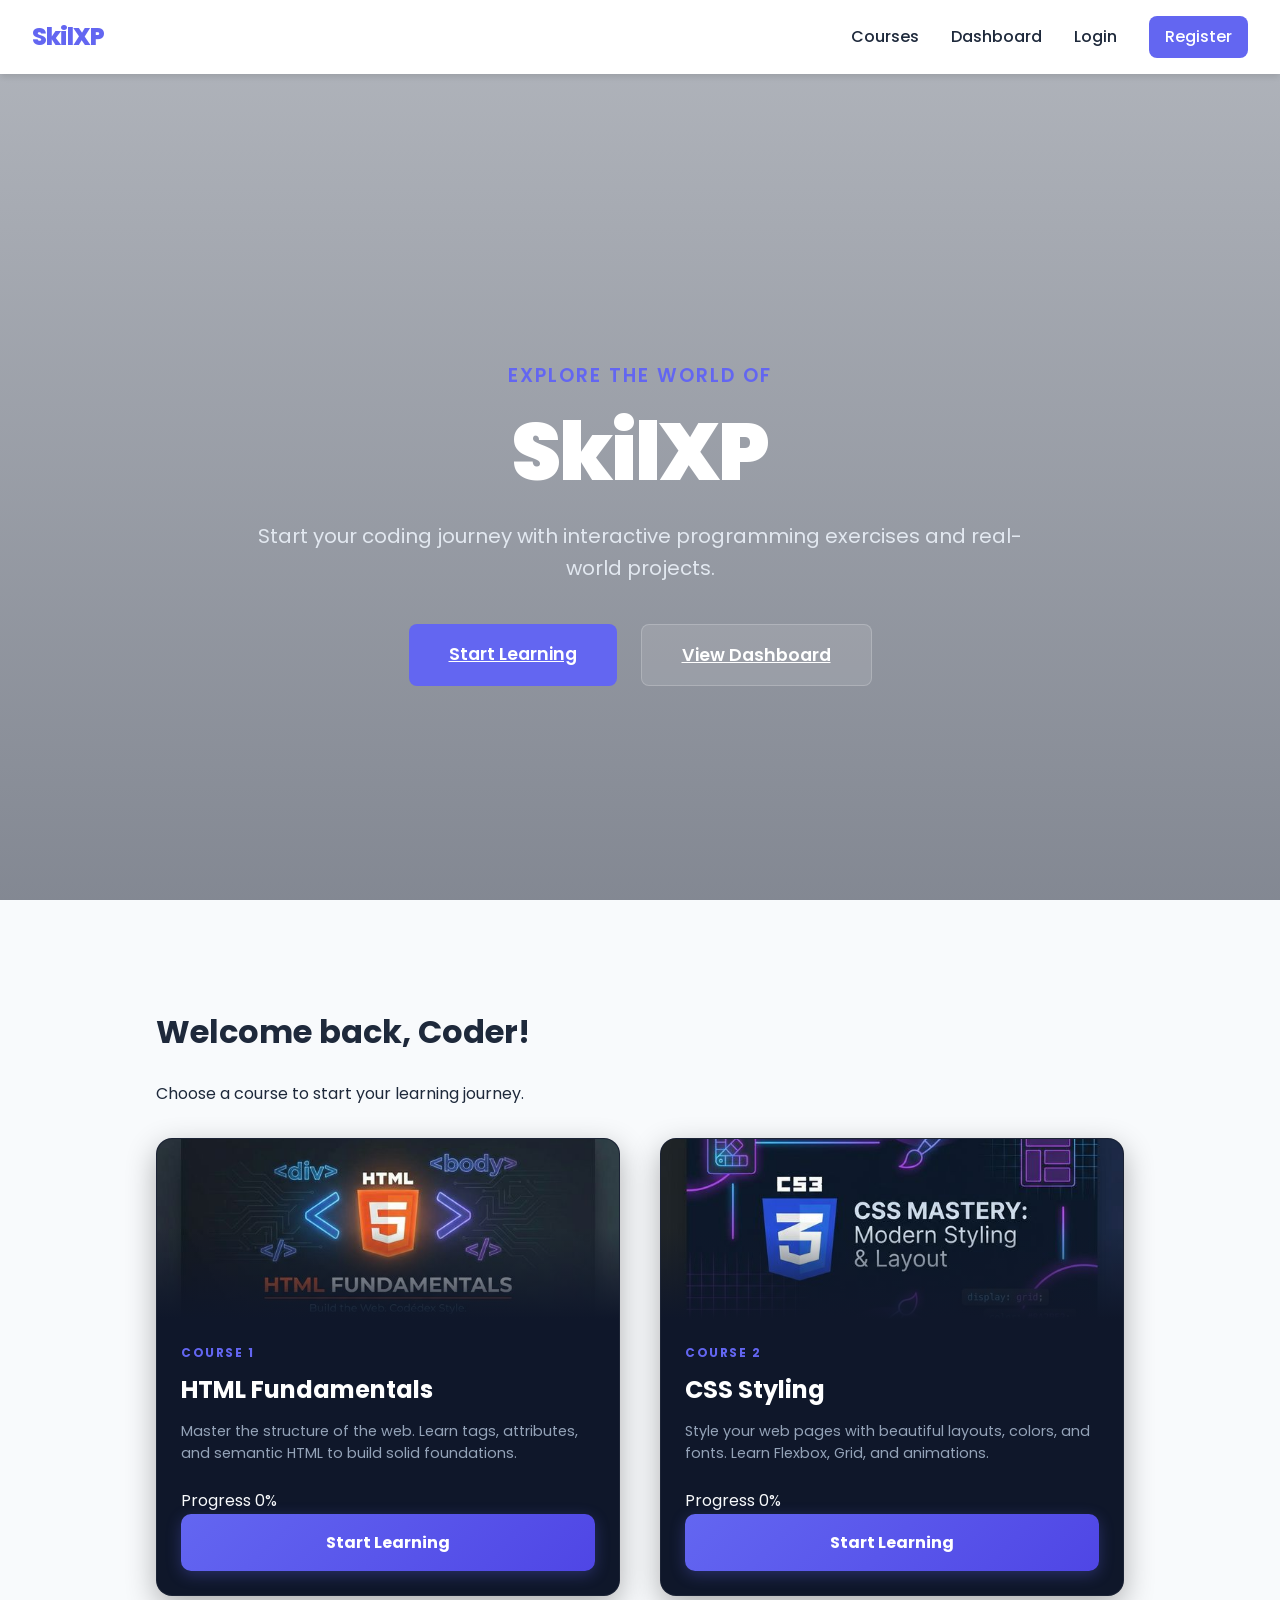
==== index.html @ 539e8442 "Add files via upload" ====
<!DOCTYPE html>
<html lang="en">

<head>
    <meta charset="UTF-8">
    <meta name="viewport" content="width=device-width, initial-scale=1.0">
    <title>SkilXP | Coding Learning Platform</title>
    <link rel="stylesheet" href="style.css">
</head>

<body>
    <nav>
        <a href="index.html" class="logo">SkilXP</a>
        <div class="menu-toggle" onclick="toggleMenu()">
            <span></span>
            <span></span>
            <span></span>
        </div>
        <div class="nav-links">
            <a href="index.html">Courses</a>
            <a href="dashboard.html">Dashboard</a>
            <span class="xp-badge total-xp">0 XP</span>
        </div>
    </nav>

    <div class="hero">
        <div class="hero-content">
            <span class="hero-tagline">Explore the world of</span>
            <h1>SkilXP</h1>
            <p>Start your coding journey with interactive programming exercises and real-world projects.</p>
            <div class="hero-btns">
                <a href="#courses" class="btn primary">Start Learning</a>
                <a href="dashboard.html" class="btn btn-secondary">View Dashboard</a>
            </div>
        </div>
    </div>

    <div class="container" id="courses">
        <h1>Welcome back, Coder!</h1>
        <p>Choose a course to start your learning journey.</p>

        <div class="course-grid">
            <!-- HTML Course Card -->
            <div class="card">
                <div class="card-banner">
                    <img src="html_course_banner_1771943934110.png" alt="HTML Course Banner">
                </div>
                <div class="card-content">
                    <span class="card-label">COURSE 1</span>
                    <h2>HTML Fundamentals</h2>
                    <p class="card-description">Master the structure of the web. Learn tags, attributes, and semantic
                        HTML to build solid foundations.</p>

                    <div class="progress-section">
                        <div class="progress-header">
                            <span>Progress</span>
                            <span id="html-progress-text">0%</span>
                        </div>
                        <div class="progress-container">
                            <div id="html-progress-bar" class="progress-bar"></div>
                        </div>
                    </div>

                    <a href="exercise.html?course=html&level=1" class="btn-card">Start Learning</a>
                </div>
            </div>

            <!-- CSS Course Card -->
            <div class="card">
                <div class="card-banner">
                    <img src="css_course_banner_1771944361268.png" alt="CSS Course Banner">
                </div>
                <div class="card-content">
                    <span class="card-label">COURSE 2</span>
                    <h2>CSS Styling</h2>
                    <p class="card-description">Style your web pages with beautiful layouts, colors, and fonts. Learn
                        Flexbox, Grid, and animations.</p>

                    <div class="progress-section">
                        <div class="progress-header">
                            <span>Progress</span>
                            <span id="css-progress-text">0%</span>
                        </div>
                        <div class="progress-container">
                            <div id="css-progress-bar" class="progress-bar"></div>
                        </div>
                    </div>

                    <a href="exercise.html?course=css&level=1" class="btn-card">Start Learning</a>
                </div>
            </div>
        </div>
    </div>

    <script src="script.js"></script>
</body>

</html>
---- style.css ----
/* SkilXP Global Styles */
@import url('https://fonts.googleapis.com/css2?family=Poppins:wght@300;400;600;700&display=swap');

:root {
    --primary-color: #6366f1;
    --primary-hover: #4f46e5;
    --bg-color: #f8fafc;
    --card-bg: #ffffff;
    --text-main: #1e293b;
    --text-muted: #64748b;
    --success: #10b981;
    --warning: #f59e0b;
    --locked: #cbd5e1;
    --danger: #ef4444;
    --border-radius: 12px;
    --shadow: 0 10px 15px -3px rgba(0, 0, 0, 0.1);
    --hero-bg: linear-gradient(rgba(15, 23, 42, 0.3), rgba(15, 23, 42, 0.5));
}

html {
    scroll-behavior: smooth;
}

* {
    margin: 0;
    padding: 0;
    box-sizing: border-box;
    font-family: 'Poppins', sans-serif;
}

body {
    background-color: var(--bg-color);
    color: var(--text-main);
    line-height: 1.6;
}

/* Nav */
nav {
    background: #fff;
    padding: 1rem 2rem;
    display: flex;
    justify-content: space-between;
    align-items: center;
    box-shadow: 0 4px 6px -1px rgba(0, 0, 0, 0.1);
    position: sticky;
    top: 0;
    z-index: 1000;
}

.menu-toggle {
    display: none;
    flex-direction: column;
    gap: 5px;
    cursor: pointer;
    z-index: 1001;
}

.menu-toggle span {
    width: 25px;
    height: 3px;
    background: var(--text-main);
    border-radius: 3px;
    transition: 0.3s;
}

/* Mobile Tabs - Hidden by default, shown on mobile */
.mobile-tabs {
    display: none;
    background: #1e293b;
    padding: 6px;
    border-radius: 12px;
    border: 1px solid #334155;
    gap: 8px;
    box-shadow: 0 4px 6px -1px rgba(0, 0, 0, 0.3);
}

.tab-btn {
    background: none;
    border: none;
    color: #94a3b8;
    padding: 8px 18px;
    font-size: 0.9rem;
    font-weight: 600;
    cursor: pointer;
    border-radius: 8px;
    transition: all 0.3s ease;
}

.tab-btn.active {
    background: #0f172a;
    color: #38bdf8;
    box-shadow: inset 0 0 10px rgba(56, 189, 248, 0.1);
    border: 1px solid rgba(56, 189, 248, 0.3);
}

.logo {
    font-size: 1.5rem;
    font-weight: 800;
    color: var(--primary-color);
    text-decoration: none;
    letter-spacing: -1px;
}

.nav-links {
    display: flex;
    align-items: center;
    gap: 2rem;
}

.nav-links a {
    margin-left: 0;
    /* Adjusted from original to fit new nav-links structure */
    text-decoration: none;
    color: var(--text-main);
    font-weight: 500;
    transition: color 0.3s;
}

.nav-links a:hover {
    color: var(--primary-color);
}

.user-profile {
    display: flex;
    align-items: center;
    gap: 0.8rem;
    padding: 0.5rem 1rem;
    background: #f1f5f9;
    border-radius: 50px;
    font-size: 0.9rem;
    font-weight: 600;
    color: var(--text-main);
}

@media (max-width: 768px) {
    .user-profile {
        flex-direction: column;
        background: transparent;
        padding: 0;
        width: 100%;
        gap: 1rem;
    }

    .user-profile span {
        color: #cbd5e1;
    }
}

.error-message {
    background: #fee2e2;
    color: var(--danger);
    padding: 0.8rem;
    border-radius: 8px;
    margin-bottom: 1.5rem;
    font-size: 0.85rem;
    border-left: 4px solid var(--danger);
}

/* --- Authentication Pages --- */
.auth-page {
    background: radial-gradient(circle at top right, #1e293b, #0f172a);
    min-height: 100vh;
}

.auth-wrapper {
    min-height: calc(100vh - 70px);
    display: flex;
    align-items: center;
    justify-content: center;
    padding: 2rem;
}

.auth-card {
    background: var(--card-bg);
    width: 100%;
    max-width: 400px;
    padding: 2.5rem;
    border-radius: 16px;
    box-shadow: 0 25px 50px -12px rgba(0, 0, 0, 0.5);
    animation: fadeInScale 0.5s ease-out;
}

@keyframes fadeInScale {
    from {
        opacity: 0;
        transform: scale(0.95);
    }

    to {
        opacity: 1;
        transform: scale(1);
    }
}

.auth-header {
    text-align: center;
    margin-bottom: 2rem;
}

.auth-header h1 {
    font-size: 1.75rem;
    font-weight: 700;
    color: #0f172a;
    margin-bottom: 0.5rem;
}

.auth-header p {
    color: var(--text-muted);
    font-size: 0.9rem;
}

.auth-form .form-group {
    margin-bottom: 1.5rem;
}

.auth-form label {
    display: block;
    margin-bottom: 0.5rem;
    font-weight: 600;
    font-size: 0.85rem;
    color: #475569;
}

.auth-form input {
    width: 100%;
    padding: 0.8rem 1rem;
    border: 2px solid #e2e8f0;
    border-radius: 10px;
    font-size: 0.95rem;
    transition: all 0.3s ease;
    outline: none;
}

.auth-form input:focus {
    border-color: var(--primary-color);
    box-shadow: 0 0 0 4px rgba(99, 102, 241, 0.1);
    transform: translateY(-1px);
}

.btn-auth {
    width: 100%;
    padding: 1rem;
    border: none;
    border-radius: 10px;
    background: linear-gradient(135deg, #6366f1, #a855f7);
    color: white;
    font-weight: 700;
    font-size: 1rem;
    cursor: pointer;
    transition: all 0.3s ease;
    box-shadow: 0 4px 6px rgba(99, 102, 241, 0.2);
}

.btn-auth:hover {
    transform: translateY(-2px) scale(1.02);
    box-shadow: 0 10px 15px rgba(99, 102, 241, 0.3);
    filter: brightness(1.1);
}

.auth-footer {
    margin-top: 2rem;
    text-align: center;
    font-size: 0.9rem;
    color: var(--text-muted);
}

.auth-footer a {
    color: var(--primary-color);
    text-decoration: none;
    font-weight: 600;
}

.auth-footer a:hover {
    text-decoration: underline;
}

/* Hero Section */
.hero {
    height: 100vh;
    width: 100%;
    background: var(--hero-bg), url('hero-bg.gif');
    background-size: cover;
    background-position: center;
    background-attachment: fixed;
    display: flex;
    align-items: center;
    justify-content: center;
    color: white;
    text-align: center;
    padding: 0 2rem;
    position: relative;
    overflow: hidden;
}

.hero-content {
    max-width: 800px;
    opacity: 0;
    transform: translateY(30px);
    animation: fadeInUp 0.8s ease forwards;
}

.hero-tagline {
    font-size: 1.2rem;
    color: var(--primary-color);
    font-weight: 600;
    text-transform: uppercase;
    letter-spacing: 2px;
    margin-bottom: 1rem;
    display: block;
}

.hero h1 {
    font-size: clamp(3rem, 10vw, 5rem);
    font-weight: 900;
    margin-bottom: 1.5rem;
    line-height: 1.1;
    letter-spacing: -2px;
}

.hero p {
    font-size: 1.25rem;
    color: #e2e8f0;
    margin-bottom: 2.5rem;
    line-height: 1.6;
}

.hero-btns {
    display: flex;
    gap: 1.5rem;
    justify-content: center;
}

.hero-btns .btn {
    padding: 1rem 2.5rem;
    font-size: 1.1rem;
}

.hero-btns .btn-secondary {
    background: rgba(255, 255, 255, 0.1);
    color: white;
    backdrop-filter: blur(10px);
    border: 1px solid rgba(255, 255, 255, 0.2);
}

.hero-btns .btn-secondary:hover {
    background: rgba(255, 255, 255, 0.2);
    transform: translateY(-3px);
}

@keyframes fadeInUp {
    to {
        opacity: 1;
        transform: translateY(0);
    }
}

/* --- Responsive Design Queries --- */

/* Tablet & Mobile (max-width: 768px) */
@media (max-width: 768px) {
    body {
        height: auto !important;
        overflow-y: auto !important;
        /* Allow scrolling for stacked panels */
    }

    nav {
        padding: 1rem 1.5rem;
        flex-direction: row;
        /* Keep logo and hamburger on one line */
        justify-content: space-between;
        align-items: center;
        gap: 0;
        position: sticky;
        top: 0;
        z-index: 1000;
    }

    .menu-toggle {
        display: flex;
        position: relative;
        top: 0;
        right: 0;
    }

    .nav-links {
        position: fixed;
        top: 70px;
        /* Below navbar */
        right: -100%;
        width: 100%;
        height: auto;
        max-height: calc(100vh - 70px);
        background: #0f172a;
        flex-direction: column;
        justify-content: flex-start;
        padding: 2rem;
        transition: 0.3s cubic-bezier(0.4, 0, 0.2, 1);
        box-shadow: 0 10px 15px rgba(0, 0, 0, 0.5);
        z-index: 999;
        overflow-y: auto;
    }

    .nav-links.active {
        right: 0;
    }

    .nav-links a {
        width: 100%;
        text-align: center;
        padding: 1rem;
        border-bottom: 1px solid rgba(255, 255, 255, 0.05);
        color: #f8fafc;
    }

    .logo {
        width: auto;
        text-align: left;
        margin-bottom: 0;
    }

    .course-grid {
        grid-template-columns: 1fr;
        gap: 1.5rem;
    }

    /* Exercise Page Mobile Tab System */
    .exercise-wrapper {
        flex-direction: column;
        height: auto;
        overflow: visible;
    }

    .exercise-sidebar {
        display: none !important;
        /* Hide sidebar completely */
    }

    .panel {
        flex: none;
        width: 100% !important;
        height: auto !important;
        min-height: calc(100vh - 160px);
        display: none;
        /* Controlled by switchTab JS */
        border: none;
        padding: 1.5rem;
        background: #0f172a !important;
        /* Premium Dark Theme */
        color: #f8fafc;
    }

    /* Default visible panel */
    #learn-panel {
        display: flex;
    }

    .panel-header,
    .panel-body,
    .editor-footer,
    .preview-header {
        background: transparent !important;
        border-color: #1e293b !important;
        padding-left: 0;
        padding-right: 0;
    }

    .lesson-box {
        background: #1e293b !important;
        border: 1px solid #334155 !important;
        border-radius: 12px;
        color: #e2e8f0;
    }

    .lesson-box code {
        background: #0f172a !important;
        color: #38bdf8 !important;
    }

    .btn,
    .hero-btns .btn {
        width: 100% !important;
        /* Full width buttons */
        margin-bottom: 0.5rem;
    }

    .hero h1 {
        font-size: 2.5rem;
    }

    .hero p {
        font-size: 1rem;
    }

    .hero-btns {
        flex-direction: column;
        width: 100%;
    }

    /* Fixed Height Removal for Mobile Scrolling */
    body {
        height: auto !important;
        overflow: auto !important;
    }

    .exercise-wrapper {
        height: auto !important;
        overflow: visible !important;
        display: flex;
        flex-direction: column;
    }

    .navigation-buttons {
        flex-direction: column;
        padding: 1.5rem;
        width: 100%;
    }

    .navigation-buttons .btn-nav {
        width: 100%;
        text-align: center;
        padding: 0.8rem;
    }
}

/* Small Mobile (max-width: 480px) */
@media (max-width: 480px) {
    .course-grid {
        grid-template-columns: 1fr;
    }

    .container {
        padding: 1rem;
    }

    .auth-card {
        padding: 2rem 1.5rem;
        width: 90%;
        max-width: 100%;
        border-radius: 16px;
        box-shadow: 0 10px 25px rgba(0, 0, 0, 0.2);
    }

    .hero-btns {
        flex-direction: column;
    }

    .hero h1 {
        font-size: 2rem;
    }

    .hero p {
        font-size: 0.95rem;
    }

    .exercise-header {
        flex-direction: column;
        align-items: flex-start;
        gap: 1rem;
    }

    .nav-course-name {
        order: 2;
    }

    .xp-display {
        order: 1;
        width: 100%;
        justify-content: space-between;
    }
}


.btn-logout {
    font-size: 0.8rem;
    color: var(--danger);
    cursor: pointer;
    background: none;
    border: none;
    font-weight: 600;
}

.btn-logout:hover {
    text-decoration: underline;
}

.xp-badge {
    background: var(--primary-color);
    color: white;
    padding: 0.4rem 1rem;
    border-radius: 50px;
    font-weight: 600;
    font-size: 0.9rem;
}

/* Container */
.container {
    max-width: 1000px;
    margin: 2rem auto;
    padding: 0 1rem;
}

/* Typography */
h1 {
    margin-bottom: 1.5rem;
}

h2 {
    margin-bottom: 1rem;
}

/* Grid */
.course-grid {
    display: grid;
    grid-template-columns: repeat(auto-fit, minmax(320px, 1fr));
    gap: 2.5rem;
    margin-top: 2rem;
}

/* Card Modern Redesign */
.card {
    background: #0f172a;
    /* Dark theme card */
    border-radius: 16px;
    overflow: hidden;
    box-shadow: 0 10px 30px rgba(0, 0, 0, 0.3);
    transition: all 0.4s cubic-bezier(0.175, 0.885, 0.32, 1.275);
    display: flex;
    flex-direction: column;
    border: 1px solid rgba(255, 255, 255, 0.05);
}

.card:hover {
    transform: translateY(-10px) scale(1.02);
    box-shadow: 0 20px 40px rgba(0, 0, 0, 0.5);
    border-color: rgba(99, 102, 241, 0.3);
}

.card-banner {
    width: 100%;
    height: 180px;
    overflow: hidden;
    position: relative;
}

.card-banner img {
    width: 100%;
    height: 100%;
    object-fit: cover;
    transition: transform 0.5s ease;
}

.card:hover .card-banner img {
    transform: scale(1.1);
}

.card-banner::after {
    content: '';
    position: absolute;
    bottom: 0;
    left: 0;
    width: 100%;
    height: 50%;
    background: linear-gradient(to top, #0f172a, transparent);
}

.card-content {
    padding: 1.5rem;
    flex-grow: 1;
    display: flex;
    flex-direction: column;
    color: #f8fafc;
}

.card-label {
    font-size: 0.75rem;
    font-weight: 700;
    color: var(--primary-color);
    text-transform: uppercase;
    letter-spacing: 1.5px;
    margin-bottom: 0.5rem;
}

.card h2 {
    font-size: 1.5rem;
    margin-bottom: 0.75rem;
    color: #fff;
}

.card-description {
    font-size: 0.9rem;
    color: #94a3b8;
    margin-bottom: 1.5rem;
    line-height: 1.5;
}

/* Modern Progress Bar */
/* Premium Dashboard Progress Redesign */
.progress-section-card {
    background: #0f172a;
    border-radius: 20px;
    padding: 2rem;
    margin-top: 3rem;
    box-shadow: 0 10px 30px rgba(0, 0, 0, 0.3);
    border: 1px solid rgba(255, 255, 255, 0.05);
    background: linear-gradient(135deg, #0f172a 0%, #1e293b 100%);
}

.progress-section-header {
    border-bottom: 1px solid rgba(255, 255, 255, 0.1);
    padding-bottom: 1rem;
    margin-bottom: 2rem;
}

.progress-section-header h2 {
    font-size: 1.8rem;
    font-weight: 700;
    color: #fff;
    letter-spacing: -0.5px;
    margin-bottom: 0;
}

.progress-list {
    display: flex;
    flex-direction: column;
    gap: 2rem;
}

.progress-item {
    padding: 1rem;
    border-radius: 12px;
    transition: all 0.3s ease;
}

.progress-item:hover {
    background: rgba(255, 255, 255, 0.03);
    transform: translateX(5px);
}

.progress-info {
    display: flex;
    justify-content: space-between;
    align-items: center;
    margin-bottom: 1rem;
}

.course-meta {
    display: flex;
    align-items: center;
    gap: 1.2rem;
}

.course-icon {
    width: 44px;
    height: 44px;
    border-radius: 12px;
    display: flex;
    align-items: center;
    justify-content: center;
    color: white;
}

.html-icon {
    background: linear-gradient(135deg, #f06529, #e34c26);
}

.css-icon {
    background: linear-gradient(135deg, #2965f1, #264de4);
}

.course-name {
    font-size: 1.1rem;
    font-weight: 600;
    color: #e2e8f0;
}

.progress-percentage {
    font-size: 1rem;
    font-weight: 700;
    color: #94a3b8;
}

.completion-badge {
    display: none;
    font-size: 0.7rem;
    font-weight: 700;
    background: rgba(16, 185, 129, 0.1);
    color: #10b981;
    padding: 4px 10px;
    border-radius: 20px;
    text-transform: uppercase;
    margin-left: 0.8rem;
    border: 1px solid rgba(16, 185, 129, 0.2);
}

.progress-item.is-completed .completion-badge {
    display: inline-block;
}

.progress-item.is-completed .progress-percentage {
    color: #10b981;
}

.progress-track {
    background: #1e293b;
    height: 10px;
    border-radius: 10px;
    width: 100%;
    overflow: hidden;
    position: relative;
}

.progress-fill {
    height: 100%;
    width: 0;
    border-radius: 10px;
    transition: width 1.5s cubic-bezier(0.65, 0, 0.35, 1);
    position: relative;
    box-shadow: 0 0 15px rgba(99, 102, 241, 0.3);
}

.html-fill {
    background: linear-gradient(to right, #f06529, #f97316);
}

.css-fill {
    background: linear-gradient(to right, #6366f1, #a855f7);
}

.progress-fill::after {
    content: '';
    position: absolute;
    top: 0;
    left: 0;
    right: 0;
    bottom: 0;
    background: linear-gradient(to bottom, rgba(255, 255, 255, 0.1), transparent);
}

/* Responsive fixes for progress section */
@media (max-width: 600px) {
    .progress-section-card {
        padding: 1.5rem;
    }

    .course-meta {
        gap: 0.8rem;
    }

    .course-icon {
        width: 36px;
        height: 36px;
    }

    .course-name {
        font-size: 0.95rem;
    }
}

.btn-card {
    width: 100%;
    padding: 1rem;
    border: none;
    border-radius: 10px;
    background: linear-gradient(135deg, #6366f1, #4f46e5);
    color: white;
    font-weight: 700;
    text-align: center;
    text-decoration: none;
    transition: all 0.3s ease;
    box-shadow: 0 4px 15px rgba(99, 102, 241, 0.3);
}

.btn-card:hover {
    background: linear-gradient(135deg, #4f46e5, #4338ca);
    box-shadow: 0 8px 20px rgba(99, 102, 241, 0.4);
    transform: translateY(-2px);
}

.progress-bar {
    background: var(--success);
    height: 100%;
    width: 0%;
    transition: width 0.5s ease-in-out;
}

/* Level Styles */
.level-list {
    display: flex;
    flex-direction: column;
    gap: 1rem;
}

.level-item {
    padding: 1rem;
    background: var(--card-bg);
    border: 2px solid #e2e8f0;
    border-radius: var(--border-radius);
    display: flex;
    justify-content: space-between;
    align-items: center;
    cursor: pointer;
    transition: all 0.3s;
}

.level-item.unlocked:hover {
    border-color: var(--primary-color);
}

.level-item.completed {
    border-color: var(--success);
    background: #f0fdf4;
}

.level-item.locked {
    opacity: 0.6;
    cursor: not-allowed;
    background: #f1f5f9;
}

.level-status {
    font-weight: 600;
    font-size: 0.8rem;
    text-transform: uppercase;
}

/* Lesson Content */
.lesson-card {
    display: none;
    /* Hidden by default */
    margin-top: 2rem;
}

.lesson-card.active {
    display: block;
    animation: fadeIn 0.5s;
}

@keyframes fadeIn {
    from {
        opacity: 0;
        transform: translateY(10px);
    }

    to {
        opacity: 1;
        transform: translateY(0);
    }
}

.btn {
    padding: 0.8rem 1.5rem;
    border: none;
    border-radius: 8px;
    background: var(--primary-color);
    color: white;
    font-weight: 600;
    cursor: pointer;
    transition: background 0.3s;
}

.btn:hover {
    background: var(--primary-hover);
}

.btn:disabled {
    background: var(--locked);
    cursor: not-allowed;
}

/* Responsive */
/* Responsive Adjustments */
@media (max-width: 600px) {
    .container {
        padding: 1rem;
    }
}

/* Exercise Page Layout (3-Panel) */
.exercise-wrapper {
    display: flex;
    height: calc(100vh - 70px);
    /* Subtract nav height */
    overflow: hidden;
}

.panel {
    height: 100%;
    overflow-y: auto;
    padding: 1.5rem;
    border-right: 1px solid #e2e8f0;
}

/* Panel Specifics */
.left-panel {
    flex: 0 0 320px;
    background: #fff;
    display: flex;
    flex-direction: column;
    padding: 0;
}

.panel-header {
    padding: 1.5rem;
    border-bottom: 1px solid #e2e8f0;
}

.panel-body {
    flex: 1;
    overflow-y: auto;
    padding: 1.5rem;
}

.exercise-sidebar {
    background: #0f172a;
    color: #cbd5e1;
    width: 280px;
    display: flex;
    flex-direction: column;
}

/* Exercise Sidebar Controls */
.sidebar-item {
    padding: 1rem;
    cursor: pointer;
    border-radius: 8px;
    margin-bottom: 0.5rem;
    transition: all 0.2s;
    display: flex;
    align-items: center;
    gap: 1rem;
    border: 1px solid transparent;
    font-size: 0.9rem;
}

.sidebar-item:hover {
    background: #1e293b;
}

.sidebar-item.active {
    background: #1e293b;
    border-left: 4px solid var(--primary-color);
    color: #fff;
}

.sidebar-item.locked {
    opacity: 0.5;
    cursor: not-allowed;
}

.status-icon {
    width: 20px;
    height: 20px;
    border-radius: 50%;
    display: flex;
    align-items: center;
    justify-content: center;
    font-size: 12px;
}

.status-icon.completed {
    background: var(--success);
    color: white;
}

.status-icon.unlocked {
    border: 2px solid #475569;
}

.status-icon.locked {
    border: 2px solid #334155;
    color: #475569;
}

/* Center Panel Adjustments */
.center-panel {
    flex: 1;
    background: #1e293b;
    color: #fff;
    display: flex;
    flex-direction: column;
    padding: 0;
}

.editor-header {
    padding: 0.8rem 1.5rem;
    background: #0f172a;
    border-bottom: 1px solid #1e293b;
    font-size: 0.8rem;
    color: var(--text-muted);
}

/* Navigation Buttons */
.navigation-buttons {
    display: flex;
    justify-content: space-between;
    padding: 1rem 1.5rem;
    background: #0f172a;
    border-top: 1px solid #1e293b;
    gap: 1rem;
}

.btn-nav {
    padding: 0.5rem 1rem;
    background: #334155;
    color: #fff;
    border-radius: 6px;
    text-decoration: none;
    font-size: 0.8rem;
    font-weight: 600;
}

.btn-nav:hover {
    background: #475569;
}

.btn-nav.primary {
    background: var(--primary-color);
}

.btn-nav.primary:hover {
    background: var(--primary-hover);
}

.right-panel {
    flex: 1;
    background: #fff;
    padding: 0;
    display: flex;
    flex-direction: column;
}

.preview-header {
    padding: 0.8rem 1.5rem;
    background: #f8fafc;
    border-bottom: 1px solid #e2e8f0;
    font-size: 0.8rem;
    color: var(--text-muted);
}

/* Code Editor */
.editor-container {
    flex: 1;
    display: flex;
    flex-direction: column;
}

#code-editor {
    flex: 1;
    background: #0f172a;
    color: #38bdf8;
    border: none;
    padding: 1rem;
    font-family: 'Courier New', Courier, monospace;
    font-size: 1rem;
    resize: none;
    outline: none;
}

.editor-footer {
    padding: 1rem;
    display: flex;
    gap: 1rem;
    background: #1e293b;
    align-items: center;
}

/* live preview */
#preview-frame {
    width: 100%;
    height: 100%;
    border: none;
}

/* Lesson Elements */
.lesson-box {
    margin-bottom: 2rem;
}

#hint-text {
    padding: 0.8rem;
    background: #fef9c3;
    border-left: 4px solid var(--warning);
    margin-top: 1rem;
    font-size: 0.9rem;
}

#feedback {
    font-weight: 600;
}

#code-example {
    background: #f1f5f9;
    padding: 0.5rem;
    border-radius: 4px;
    font-family: monospace;
    display: block;
    margin: 1rem 0;
}
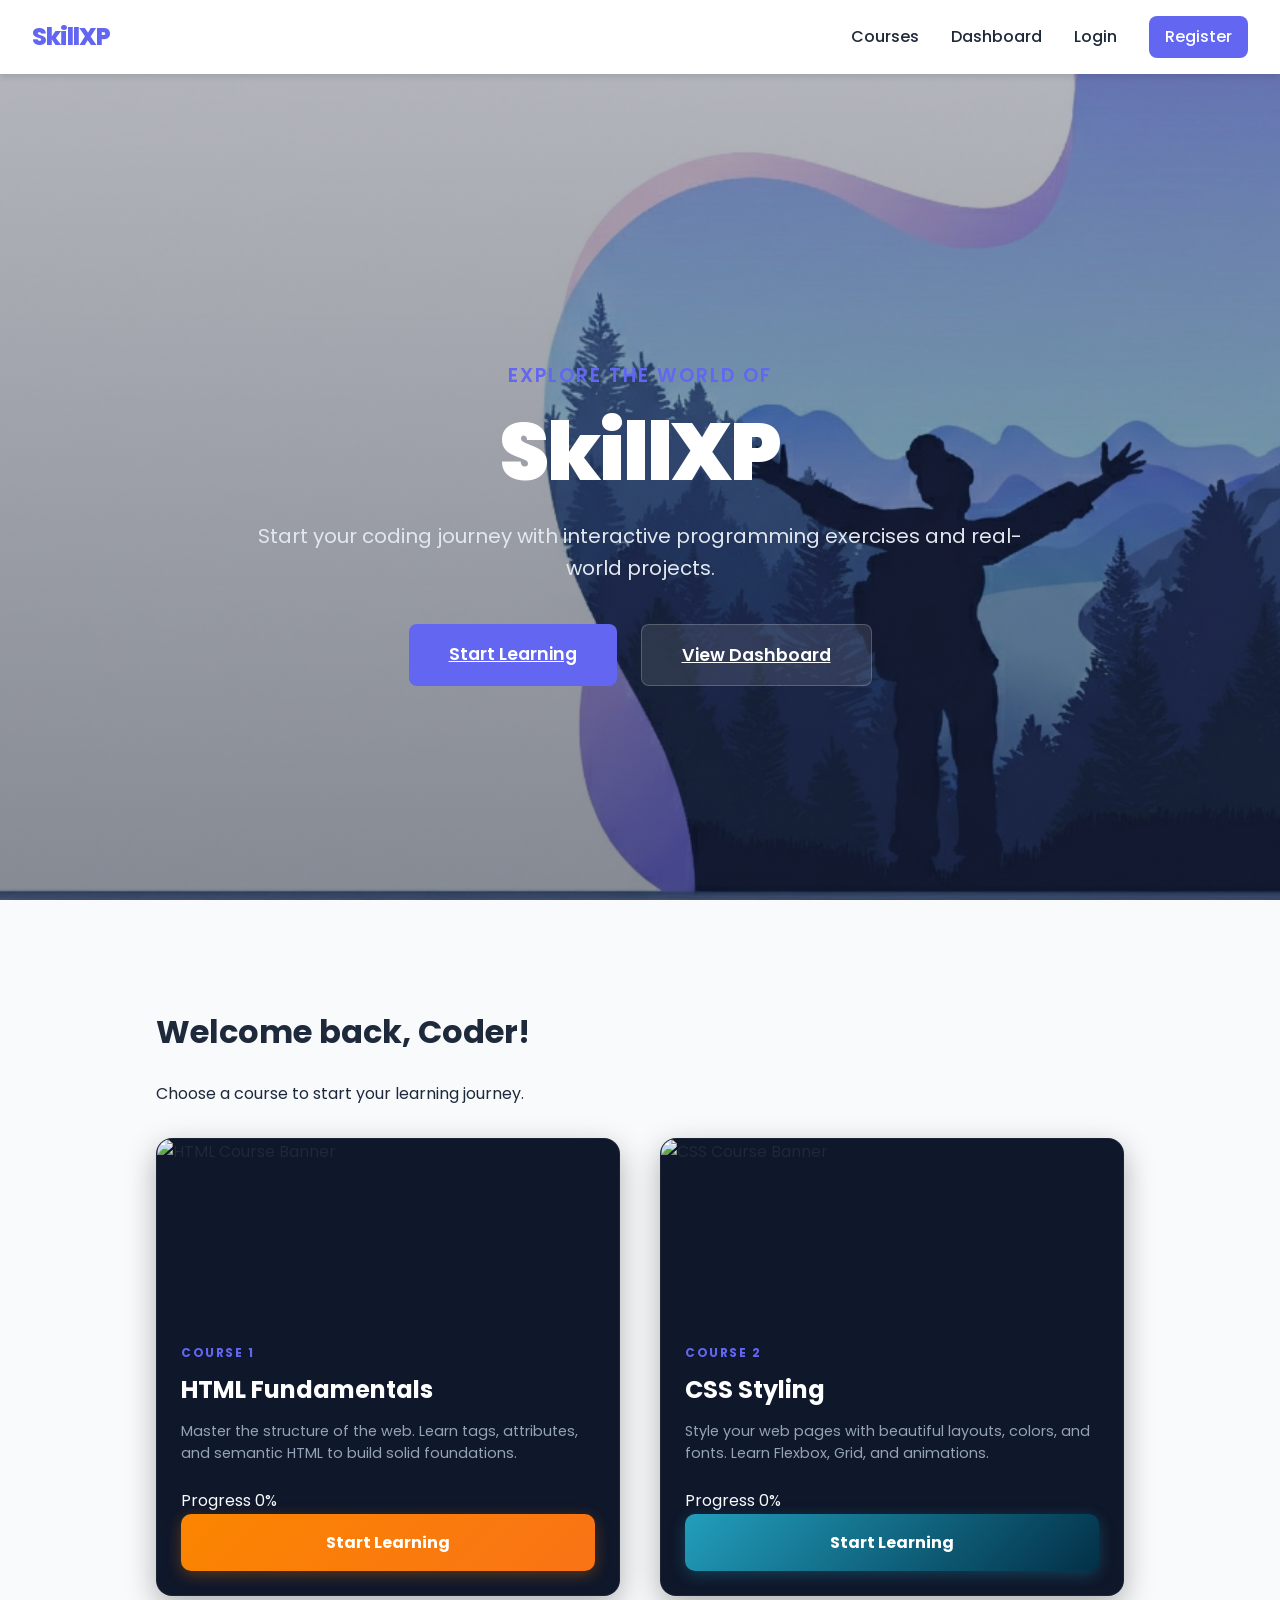
==== commit 39fb8f01: "Add files via upload" ====
--- a/index.html
+++ b/index.html
@@ -4,13 +4,13 @@
 <head>
     <meta charset="UTF-8">
     <meta name="viewport" content="width=device-width, initial-scale=1.0">
-    <title>SkilXP | Coding Learning Platform</title>
+    <title>SkillXP | Coding Learning Platform</title>
     <link rel="stylesheet" href="style.css">
 </head>
 
 <body>
     <nav>
-        <a href="index.html" class="logo">SkilXP</a>
+        <a href="index.html" class="logo">SkillXP</a>
         <div class="menu-toggle" onclick="toggleMenu()">
             <span></span>
             <span></span>
@@ -26,7 +26,7 @@
     <div class="hero">
         <div class="hero-content">
             <span class="hero-tagline">Explore the world of</span>
-            <h1>SkilXP</h1>
+            <h1>SkillXP</h1>
             <p>Start your coding journey with interactive programming exercises and real-world projects.</p>
             <div class="hero-btns">
                 <a href="#courses" class="btn primary">Start Learning</a>
@@ -43,7 +43,8 @@
             <!-- HTML Course Card -->
             <div class="card">
                 <div class="card-banner">
-                    <img src="html_course_banner_1771943934110.png" alt="HTML Course Banner">
+                    <img src="https://i.pinimg.com/1200x/2c/32/1d/2c321d3d1512aa3bd347a24999b2497e.jpg"
+                        alt="HTML Course Banner">
                 </div>
                 <div class="card-content">
                     <span class="card-label">COURSE 1</span>
@@ -68,7 +69,8 @@
             <!-- CSS Course Card -->
             <div class="card">
                 <div class="card-banner">
-                    <img src="css_course_banner_1771944361268.png" alt="CSS Course Banner">
+                    <img src="https://i.pinimg.com/736x/57/8d/8d/578d8dbc8c2509ab6539f7796b44bbd0.jpg"
+                        alt="CSS Course Banner">
                 </div>
                 <div class="card-content">
                     <span class="card-label">COURSE 2</span>
@@ -86,7 +88,7 @@
                         </div>
                     </div>
 
-                    <a href="exercise.html?course=css&level=1" class="btn-card">Start Learning</a>
+                    <a href="exercise.html?course=css&level=1" class="btn-card btn-css">Start Learning</a>
                 </div>
             </div>
         </div>
--- a/style.css
+++ b/style.css
@@ -1,4 +1,4 @@
-/* SkilXP Global Styles */
+/* SkillXP Global Styles */
 @import url('https://fonts.googleapis.com/css2?family=Poppins:wght@300;400;600;700&display=swap');
 
 :root {
@@ -278,7 +278,7 @@
 .hero {
     height: 100vh;
     width: 100%;
-    background: var(--hero-bg), url('hero-bg.gif');
+    background: var(--hero-bg), url('Gemini_Generated_Image_lxahkilxahkilxah.jpg');
     background-size: cover;
     background-position: center;
     background-attachment: fixed;
@@ -862,19 +862,29 @@
     padding: 1rem;
     border: none;
     border-radius: 10px;
-    background: linear-gradient(135deg, #6366f1, #4f46e5);
+    background: linear-gradient(135deg, #fb8500, #f97316);
     color: white;
     font-weight: 700;
     text-align: center;
     text-decoration: none;
     transition: all 0.3s ease;
-    box-shadow: 0 4px 15px rgba(99, 102, 241, 0.3);
+    box-shadow: 0 4px 15px rgba(251, 133, 0, 0.3);
 }
 
 .btn-card:hover {
-    background: linear-gradient(135deg, #4f46e5, #4338ca);
-    box-shadow: 0 8px 20px rgba(99, 102, 241, 0.4);
+    background: linear-gradient(135deg, #e67a00, #ef6c00);
+    box-shadow: 0 8px 20px rgba(251, 133, 0, 0.4);
     transform: translateY(-2px);
+}
+
+.btn-card.btn-css {
+    background: linear-gradient(135deg, #219ebc, #023047);
+    box-shadow: 0 4px 15px rgba(33, 158, 188, 0.3);
+}
+
+.btn-card.btn-css:hover {
+    background: linear-gradient(135deg, #1a7fa0, #011f2e);
+    box-shadow: 0 8px 20px rgba(33, 158, 188, 0.4);
 }
 
 .progress-bar {
